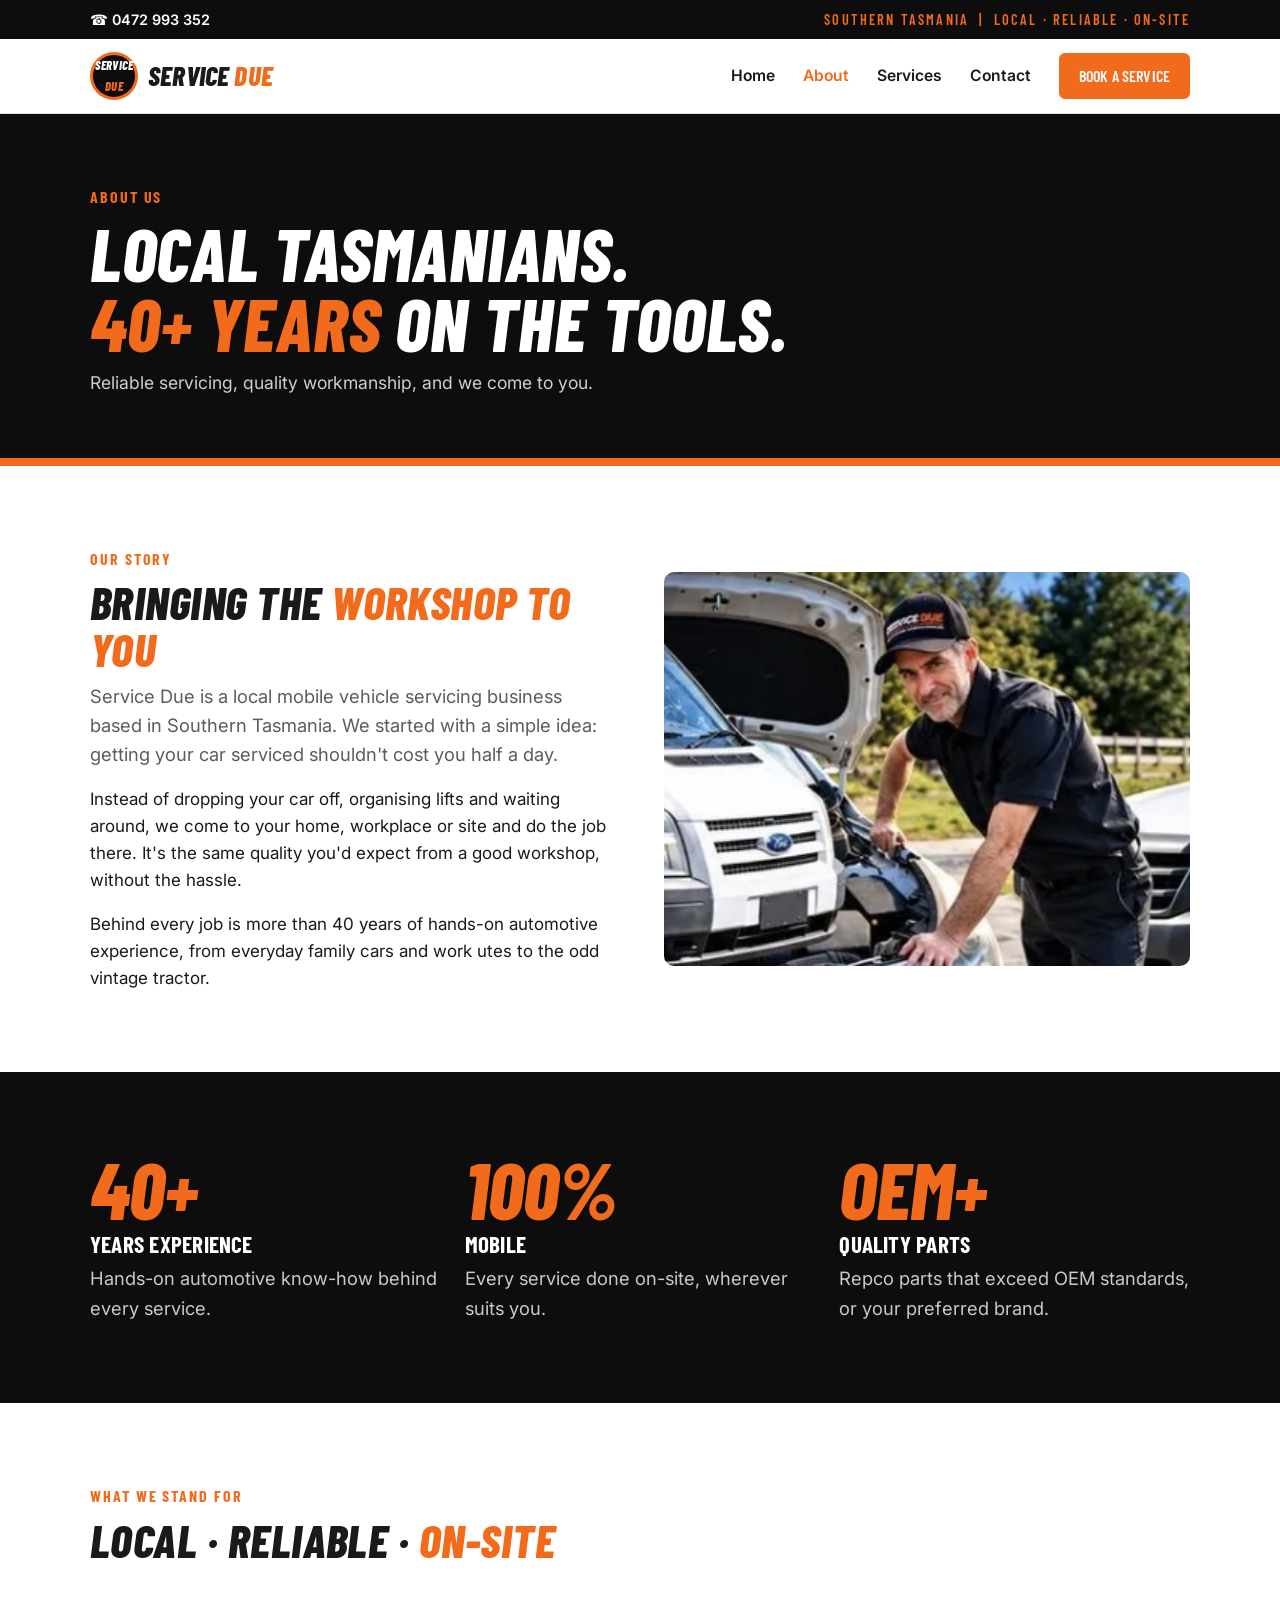
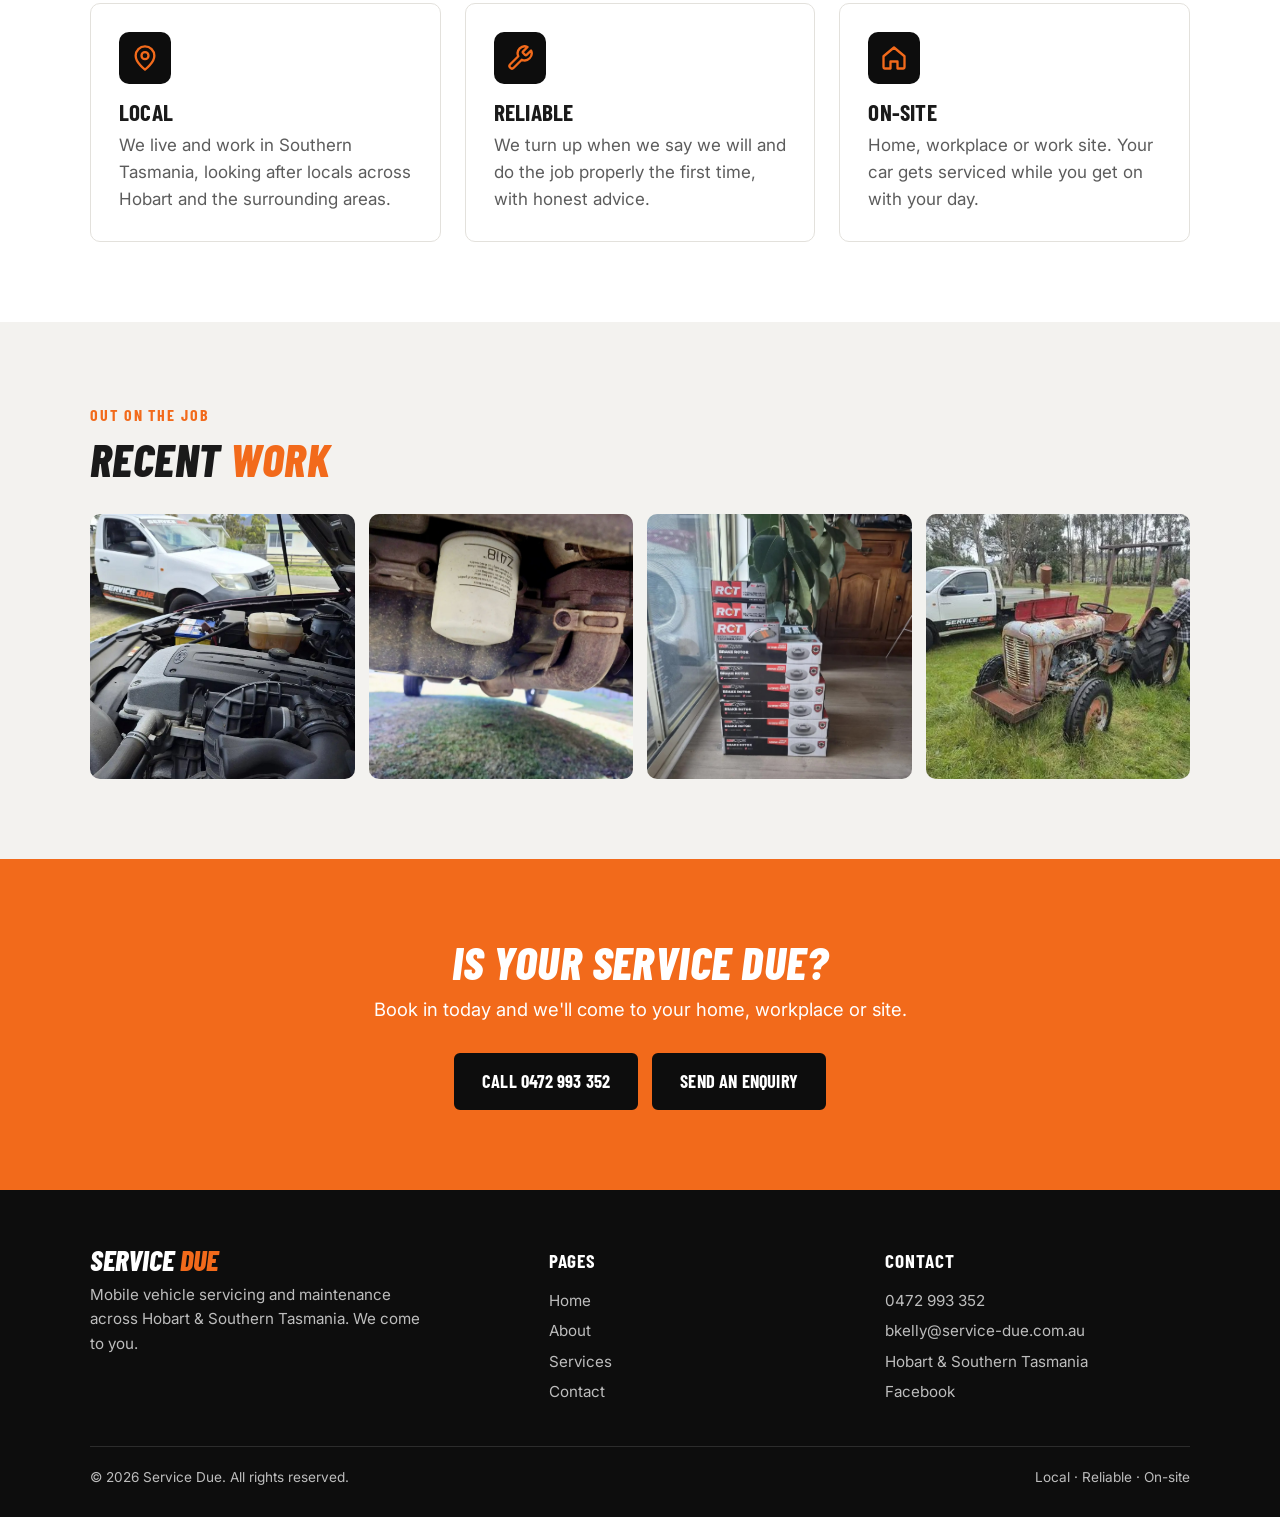
==== site/about.html @ 1dd3feaf "Add Service Due brochure website and mockup PDF Co-Authored-By: Claude Opus 5.5 <noreply@anthropic.c" ====
<!doctype html>
<html lang="en-AU">
<head>
<meta charset="utf-8">
<meta name="viewport" content="width=device-width, initial-scale=1">
<title>About Service Due | Local Mobile Mechanic, Southern Tasmania</title>
<meta name="description" content="Service Due is a locally owned mobile vehicle servicing business in Hobart & Southern Tasmania, backed by 40+ years of hands-on automotive experience.">
<link rel="preconnect" href="https://fonts.googleapis.com">
<link rel="preconnect" href="https://fonts.gstatic.com" crossorigin>
<link href="https://fonts.googleapis.com/css2?family=Barlow+Condensed:ital,wght@0,600;0,700;0,800;1,700;1,800&family=Inter:wght@400;600;700&display=swap" rel="stylesheet">
<link rel="stylesheet" href="styles.css">
</head>
<body>
<div class="topbar"><div class="wrap">
  <a href="tel:+61472993352">&#9742; 0472 993 352</a>
  <span class="tags">Southern Tasmania &nbsp;|&nbsp; Local &middot; Reliable &middot; On-site</span>
</div></div>
<header class="site"><div class="wrap">
  <a class="brand" href="index.html" aria-label="Service Due home">
    <span class="brand-mark">SERVICE<span>DUE</span></span>
    <span class="brand-name">Service <span>Due</span></span>
  </a>
  <button class="menu-toggle" aria-label="Open menu" aria-expanded="false" onclick="var n=document.querySelector('nav.main');n.classList.toggle('open');this.setAttribute('aria-expanded',n.classList.contains('open'))">&#9776;</button>
  <nav class="main" aria-label="Main"><ul><li><a href="index.html">Home</a></li><li><a href="about.html" aria-current="page">About</a></li><li><a href="services.html">Services</a></li><li><a href="contact.html">Contact</a></li><li><a class="btn" href="contact.html" style="padding:8px 18px;font-size:1rem;color:#fff">Book a service</a></li></ul></nav>
</div></header>
<main>
<section class="page-hero"><div class="wrap">
  <span class="eyebrow">About us</span>
  <h1>Local Tasmanians.<br><span class="accent">40+ years</span> on the tools.</h1>
  <p>Reliable servicing, quality workmanship, and we come to you.</p>
</div></section>

<section><div class="wrap grid grid-2">
  <div>
    <span class="eyebrow">Our story</span>
    <h2>Bringing the <span class="accent">workshop to you</span></h2>
    <p class="lead">Service Due is a local mobile vehicle servicing business based in Southern Tasmania. We started with a simple idea: getting your car serviced shouldn't cost you half a day.</p>
    <p style="margin-top:16px">Instead of dropping your car off, organising lifts and waiting around, we come to your home, workplace or site and do the job there. It's the same quality you'd expect from a good workshop, without the hassle.</p>
    <p style="margin-top:16px">Behind every job is more than 40 years of hands-on automotive experience, from everyday family cars and work utes to the odd vintage tractor.</p>
  </div>
  <div class="photo" style="aspect-ratio:4/3"><img src="images/hero-team.jpg" alt="The Service Due team with the company van and ute" style="object-position:center"></div>
</div></section>

<section class="section-dark"><div class="wrap grid grid-3">
  <div><div class="stat">40+</div><h3 style="margin-top:8px">Years experience</h3><p class="lead">Hands-on automotive know-how behind every service.</p></div>
  <div><div class="stat">100%</div><h3 style="margin-top:8px">Mobile</h3><p class="lead">Every service done on-site, wherever suits you.</p></div>
  <div><div class="stat">OEM+</div><h3 style="margin-top:8px">Quality parts</h3><p class="lead">Repco parts that exceed OEM standards, or your preferred brand.</p></div>
</div></section>

<section><div class="wrap">
  <span class="eyebrow">What we stand for</span>
  <h2>Local &middot; Reliable &middot; <span class="accent">On-site</span></h2>
  <div class="grid grid-3" style="margin-top:40px">
    <div class="card"><div class="icon"><svg viewBox="0 0 24 24" fill="none" stroke="currentColor" stroke-width="2" stroke-linecap="round" stroke-linejoin="round" aria-hidden="true"><path d="M20 10c0 6-8 12-8 12s-8-6-8-12a8 8 0 0 1 16 0z"/><circle cx="12" cy="10" r="3"/></svg></div><h3>Local</h3><p>We live and work in Southern Tasmania, looking after locals across Hobart and the surrounding areas.</p></div>
    <div class="card"><div class="icon"><svg viewBox="0 0 24 24" fill="none" stroke="currentColor" stroke-width="2" stroke-linecap="round" stroke-linejoin="round" aria-hidden="true"><path d="M14.7 6.3a1 1 0 0 0 0 1.4l1.6 1.6a1 1 0 0 0 1.4 0l3.77-3.77a6 6 0 0 1-7.94 7.94l-6.91 6.91a2.12 2.12 0 0 1-3-3l6.91-6.91a6 6 0 0 1 7.94-7.94l-3.76 3.76z"/></svg></div><h3>Reliable</h3><p>We turn up when we say we will and do the job properly the first time, with honest advice.</p></div>
    <div class="card"><div class="icon"><svg viewBox="0 0 24 24" fill="none" stroke="currentColor" stroke-width="2" stroke-linecap="round" stroke-linejoin="round" aria-hidden="true"><path d="M3 10.5L12 3l9 7.5V20a1 1 0 0 1-1 1h-5v-6H9v6H4a1 1 0 0 1-1-1z"/></svg></div><h3>On-site</h3><p>Home, workplace or work site. Your car gets serviced while you get on with your day.</p></div>
  </div>
</div></section>

<section class="section-grey"><div class="wrap">
  <span class="eyebrow">Out on the job</span>
  <h2>Recent <span class="accent">work</span></h2>
  <div class="gallery" style="margin-top:32px">
    <div class="photo"><img src="images/on-site-service.jpg" alt="Engine bay service on-site"></div>
    <div class="photo"><img src="images/oil-filter.jpg" alt="New oil filter fitted underneath a vehicle"></div>
    <div class="photo"><img src="images/brake-parts.jpg" alt="Repco brake rotors and pads ready to fit"></div>
    <div class="photo"><img src="images/thumb-tractor.jpg" alt="Vintage tractor being worked on with the Service Due ute nearby"></div>
  </div>
</div></section>

<section class="cta"><div class="wrap">
  <h2>Is your service due?</h2>
  <p>Book in today and we'll come to your home, workplace or site.</p>
  <div class="btn-row">
    <a class="btn" href="tel:+61472993352">Call 0472 993 352</a>
    <a class="btn btn-ghost" href="contact.html">Send an enquiry</a>
  </div>
</div></section>
</main>
<footer class="site"><div class="wrap">
  <div class="cols">
    <div>
      <p class="brand-name" style="font-family:'Barlow Condensed',sans-serif;font-size:1.8rem;text-transform:uppercase">Service <span style="color:var(--orange)">Due</span></p>
      <p style="margin-top:8px;max-width:34ch">Mobile vehicle servicing and maintenance across Hobart &amp; Southern Tasmania. We come to you.</p>
    </div>
    <div>
      <h4>Pages</h4>
      <ul><li><a href="index.html">Home</a></li><li><a href="about.html">About</a></li><li><a href="services.html">Services</a></li><li><a href="contact.html">Contact</a></li></ul>
    </div>
    <div>
      <h4>Contact</h4>
      <ul>
        <li><a href="tel:+61472993352">0472 993 352</a></li>
        <li><a href="mailto:bkelly@service-due.com.au">bkelly@service-due.com.au</a></li>
        <li>Hobart &amp; Southern Tasmania</li>
        <li><a href="https://www.facebook.com/61594655159954/" target="_blank" rel="noopener">Facebook</a></li>
      </ul>
    </div>
  </div>
  <div class="legal"><span>&copy; 2026 Service Due. All rights reserved.</span><span>Local &middot; Reliable &middot; On-site</span></div>
</div></footer>
</body>
</html>
---- site/styles.css ----
:root {
  --black: #0d0d0d;
  --ink: #1a1a1a;
  --orange: #f26a1b;
  --orange-dark: #d9560c;
  --white: #ffffff;
  --grey: #f3f2ef;
  --muted: #5c5c5c;
  --line: #e3e1dc;
  --radius: 10px;
  --max: 1140px;
}

* { box-sizing: border-box; margin: 0; padding: 0; }
html { scroll-behavior: smooth; }
body {
  font-family: "Inter", system-ui, -apple-system, "Segoe UI", sans-serif;
  color: var(--ink);
  background: var(--white);
  line-height: 1.6;
  font-size: 17px;
}
img { max-width: 100%; display: block; }
a { color: inherit; }

h1, h2, h3, .brand, .btn, .eyebrow {
  font-family: "Barlow Condensed", "Arial Narrow", sans-serif;
  text-transform: uppercase;
  letter-spacing: 0.01em;
}
h1 { font-size: clamp(2.6rem, 6vw, 4.6rem); line-height: 0.95; font-weight: 800; font-style: italic; }
h2 { font-size: clamp(2rem, 4vw, 2.9rem); line-height: 1; font-weight: 800; font-style: italic; margin-bottom: 0.6rem; }
h3 { font-size: 1.45rem; font-weight: 700; line-height: 1.1; margin-bottom: 0.4rem; }
.accent { color: var(--orange); }
.eyebrow { color: var(--orange); font-weight: 700; font-size: 1rem; letter-spacing: 0.12em; margin-bottom: 0.5rem; display: block; }
.lead { font-size: 1.15rem; color: var(--muted); max-width: 60ch; }

.wrap { width: 100%; max-width: var(--max); margin: 0 auto; padding: 0 20px; }
section { padding: 80px 0; }
.section-grey { background: var(--grey); }
.section-dark { background: var(--black); color: var(--white); }
.section-dark .lead { color: #c9c9c9; }

/* Top bar */
.topbar { background: var(--black); color: var(--white); font-size: 0.9rem; }
.topbar .wrap { display: flex; justify-content: space-between; align-items: center; gap: 12px; padding-top: 8px; padding-bottom: 8px; flex-wrap: wrap; }
.topbar a { text-decoration: none; font-weight: 600; }
.topbar .tags { color: var(--orange); font-family: "Barlow Condensed", sans-serif; text-transform: uppercase; letter-spacing: 0.15em; font-weight: 600; }

/* Header */
header.site { background: var(--white); border-bottom: 1px solid var(--line); position: sticky; top: 0; z-index: 10; }
header.site .wrap { display: flex; align-items: center; justify-content: space-between; height: 74px; gap: 16px; }
.brand { text-decoration: none; display: flex; align-items: center; gap: 10px; }
.brand-mark {
  width: 48px; height: 48px; border-radius: 50%; background: var(--black);
  border: 3px solid var(--orange); display: grid; place-items: center;
  color: var(--white); font-weight: 800; font-style: italic; font-size: 0.78rem; line-height: 0.85; text-align: center;
}
.brand-mark span { color: var(--orange); display: block; }
.brand-name { font-weight: 800; font-style: italic; font-size: 1.7rem; line-height: 1; }
.brand-name span { color: var(--orange); }

nav.main ul { list-style: none; display: flex; gap: 28px; align-items: center; }
nav.main a { text-decoration: none; font-weight: 600; font-size: 0.98rem; }
nav.main a:hover, nav.main a[aria-current="page"] { color: var(--orange); }
.menu-toggle { display: none; background: none; border: 0; font-size: 1.7rem; cursor: pointer; color: var(--ink); }

/* Buttons */
.btn {
  display: inline-block; text-decoration: none; font-weight: 700; font-size: 1.15rem;
  padding: 12px 26px; border-radius: 6px; border: 2px solid var(--orange);
  background: var(--orange); color: var(--white); cursor: pointer; transition: background .15s;
}
.btn:hover { background: var(--orange-dark); border-color: var(--orange-dark); }
.btn-ghost { background: transparent; color: inherit; border-color: currentColor; }
.btn-ghost:hover { background: rgba(255,255,255,0.1); border-color: currentColor; }
.btn-row { display: flex; gap: 14px; flex-wrap: wrap; margin-top: 28px; }

/* Hero */
.hero { position: relative; color: var(--white); background: var(--black); overflow: hidden; padding: 0; }
.hero img { position: absolute; inset: 0; width: 100%; height: 100%; object-fit: cover; object-position: center 30%; opacity: 0.55; }
.hero::after { content: ""; position: absolute; inset: 0; background: linear-gradient(90deg, rgba(0,0,0,0.85) 0%, rgba(0,0,0,0.35) 70%, rgba(0,0,0,0.1) 100%); }
.hero .wrap { position: relative; z-index: 1; padding-top: 110px; padding-bottom: 110px; }
.hero p { font-size: 1.2rem; max-width: 48ch; margin-top: 18px; color: #e8e8e8; }
.hero-slash { position: absolute; left: 0; right: 0; bottom: 0; height: 10px; background: var(--orange); z-index: 2; }

.page-hero { background: var(--black); color: var(--white); padding: 70px 0 60px; border-bottom: 8px solid var(--orange); }
.page-hero p { color: #cfcfcf; margin-top: 12px; max-width: 60ch; font-size: 1.1rem; }

/* Grids & cards */
.grid { display: grid; gap: 24px; }
.grid-3 { grid-template-columns: repeat(3, 1fr); }
.grid-2 { grid-template-columns: repeat(2, 1fr); align-items: center; gap: 48px; }
.card { background: var(--white); border: 1px solid var(--line); border-radius: var(--radius); padding: 28px; }
.card .icon { width: 52px; height: 52px; border-radius: 10px; background: var(--black); color: var(--orange); display: grid; place-items: center; margin-bottom: 16px; }
.card .icon svg { width: 28px; height: 28px; }
.card p { color: var(--muted); }
.photo { border-radius: var(--radius); overflow: hidden; }
.photo img { width: 100%; height: 100%; object-fit: cover; }

.usp { display: grid; grid-template-columns: repeat(3, 1fr); gap: 0; background: var(--orange); color: var(--white); }
.usp div { padding: 26px 20px; text-align: center; border-right: 1px solid rgba(255,255,255,0.3); }
.usp div:last-child { border-right: 0; }
.usp strong { display: block; font-family: "Barlow Condensed", sans-serif; text-transform: uppercase; font-style: italic; font-size: 1.8rem; line-height: 1; }
.usp span { font-size: 0.95rem; }

.checks { list-style: none; margin-top: 18px; }
.checks li { padding-left: 32px; position: relative; margin-bottom: 10px; }
.checks li::before { content: ""; position: absolute; left: 0; top: 5px; width: 20px; height: 20px; border-radius: 50%; background: var(--orange) url("data:image/svg+xml,%3Csvg xmlns='http://www.w3.org/2000/svg' viewBox='0 0 24 24' fill='none' stroke='white' stroke-width='3.5' stroke-linecap='round' stroke-linejoin='round'%3E%3Cpolyline points='20 6 9 17 4 12'/%3E%3C/svg%3E") center/12px no-repeat; }

.steps { counter-reset: step; }
.steps .card { position: relative; padding-top: 44px; }
.steps .card::before { counter-increment: step; content: counter(step); position: absolute; top: -20px; left: 28px; width: 44px; height: 44px; border-radius: 50%; background: var(--orange); color: var(--white); font-family: "Barlow Condensed", sans-serif; font-weight: 800; font-size: 1.5rem; display: grid; place-items: center; }

.stat { font-family: "Barlow Condensed", sans-serif; font-weight: 800; font-style: italic; font-size: 5rem; line-height: 0.9; color: var(--orange); }

.gallery { display: grid; grid-template-columns: repeat(4, 1fr); gap: 14px; }
.gallery .photo { aspect-ratio: 1; }

.cta { background: var(--orange); color: var(--white); text-align: center; }
.cta h2 { margin-bottom: 10px; }
.cta p { font-size: 1.15rem; }
.cta .btn { background: var(--black); border-color: var(--black); }
.cta .btn:hover { background: #333; border-color: #333; }
.cta .btn-row { justify-content: center; }

/* Services detail */
.service-row { display: grid; grid-template-columns: 64px 1fr; gap: 20px; padding: 30px 0; border-bottom: 1px solid var(--line); }
.service-row:last-child { border-bottom: 0; }
.service-row .icon { width: 64px; height: 64px; border-radius: 12px; background: var(--black); color: var(--orange); display: grid; place-items: center; }
.service-row .icon svg { width: 34px; height: 34px; }
.service-row p { color: var(--muted); }

/* Contact */
.contact-list { list-style: none; }
.contact-list li { display: flex; gap: 16px; align-items: flex-start; padding: 18px 0; border-bottom: 1px solid var(--line); }
.contact-list .icon { flex: 0 0 46px; height: 46px; border-radius: 50%; background: var(--orange); color: var(--white); display: grid; place-items: center; }
.contact-list .icon svg { width: 22px; height: 22px; }
.contact-list small { display: block; color: var(--muted); text-transform: uppercase; letter-spacing: 0.08em; font-size: 0.78rem; font-weight: 600; }
.contact-list a { font-weight: 600; font-size: 1.15rem; text-decoration: none; }
.contact-list a:hover { color: var(--orange); }

form.booking { display: grid; gap: 16px; }
form.booking label { font-weight: 600; font-size: 0.92rem; display: grid; gap: 6px; }
form.booking input, form.booking select, form.booking textarea {
  font: inherit; padding: 12px 14px; border: 1px solid #cfccc5; border-radius: 6px; background: var(--white); width: 100%;
}
form.booking input:focus, form.booking select:focus, form.booking textarea:focus { outline: 2px solid var(--orange); border-color: var(--orange); }
form.booking .two { display: grid; grid-template-columns: 1fr 1fr; gap: 16px; }
.form-note { font-size: 0.88rem; color: var(--muted); }

/* Footer */
footer.site { background: var(--black); color: #bdbdbd; padding: 56px 0 28px; font-size: 0.95rem; }
footer.site .cols { display: grid; grid-template-columns: 1.4fr 1fr 1fr; gap: 32px; }
footer.site h4 { color: var(--white); font-family: "Barlow Condensed", sans-serif; text-transform: uppercase; font-size: 1.2rem; margin-bottom: 12px; letter-spacing: 0.05em; }
footer.site ul { list-style: none; }
footer.site li { margin-bottom: 6px; }
footer.site a { text-decoration: none; }
footer.site a:hover { color: var(--orange); }
footer.site .brand-name { color: var(--white); }
footer.site .legal { border-top: 1px solid #2c2c2c; margin-top: 36px; padding-top: 20px; display: flex; justify-content: space-between; flex-wrap: wrap; gap: 10px; font-size: 0.85rem; }

/* Responsive */
@media (max-width: 900px) {
  .grid-3 { grid-template-columns: 1fr 1fr; }
  .grid-2 { grid-template-columns: 1fr; gap: 32px; }
  .gallery { grid-template-columns: 1fr 1fr; }
  footer.site .cols { grid-template-columns: 1fr 1fr; }
}
@media (max-width: 720px) {
  body { font-size: 16px; }
  section { padding: 56px 0; }
  .topbar .tags { display: none; }
  .menu-toggle { display: block; }
  nav.main { display: none; position: absolute; top: 74px; left: 0; right: 0; background: var(--white); border-bottom: 1px solid var(--line); }
  nav.main.open { display: block; }
  nav.main ul { flex-direction: column; align-items: stretch; gap: 0; padding: 8px 20px 16px; }
  nav.main li a { display: block; padding: 12px 0; border-bottom: 1px solid var(--line); }
  nav.main li:last-child a { border-bottom: 0; margin-top: 12px; text-align: center; }
  .grid-3 { grid-template-columns: 1fr; }
  .usp { grid-template-columns: 1fr; }
  .usp div { border-right: 0; border-bottom: 1px solid rgba(255,255,255,0.3); }
  .hero .wrap { padding-top: 72px; padding-bottom: 72px; }
  form.booking .two { grid-template-columns: 1fr; }
  footer.site .cols { grid-template-columns: 1fr; }
}

/* Print / PDF */
@media print {
  header.site { position: static; }
  .menu-toggle { display: none; }
  section, .card, .photo { break-inside: avoid; }
}
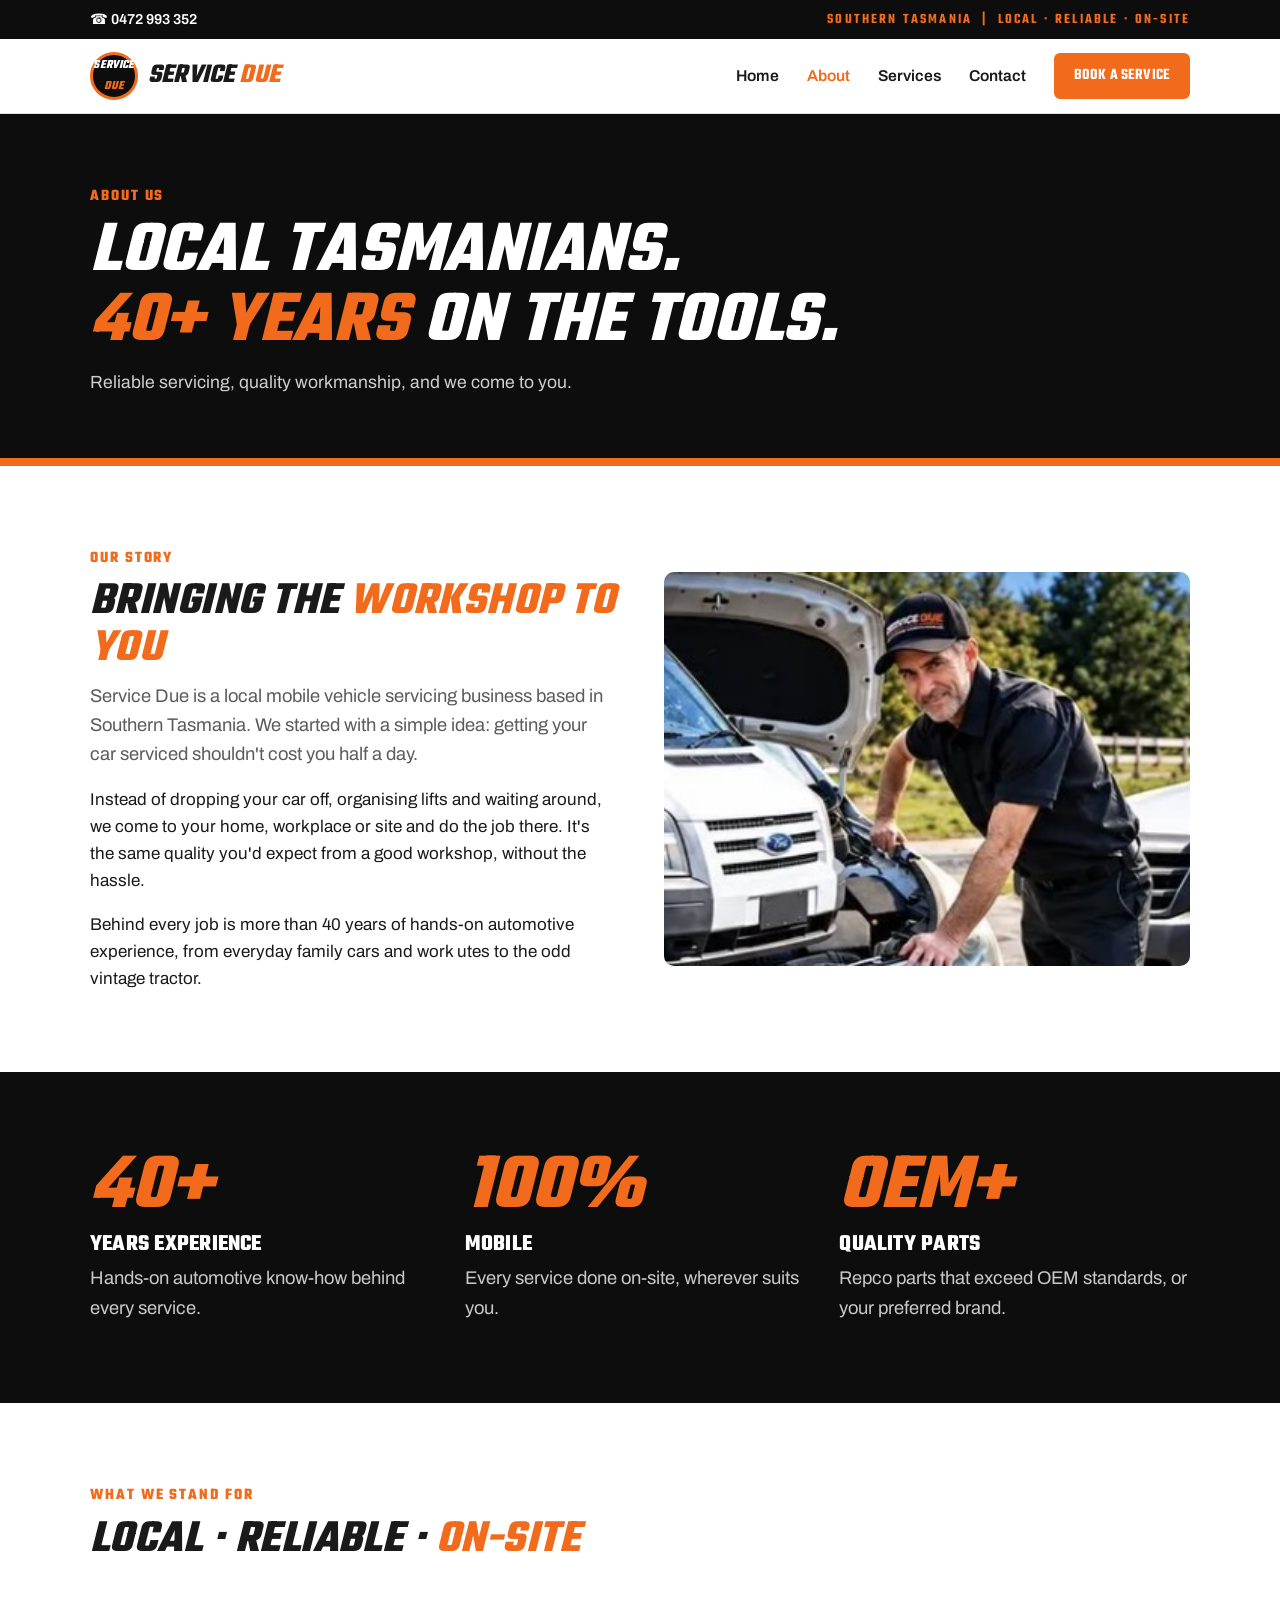
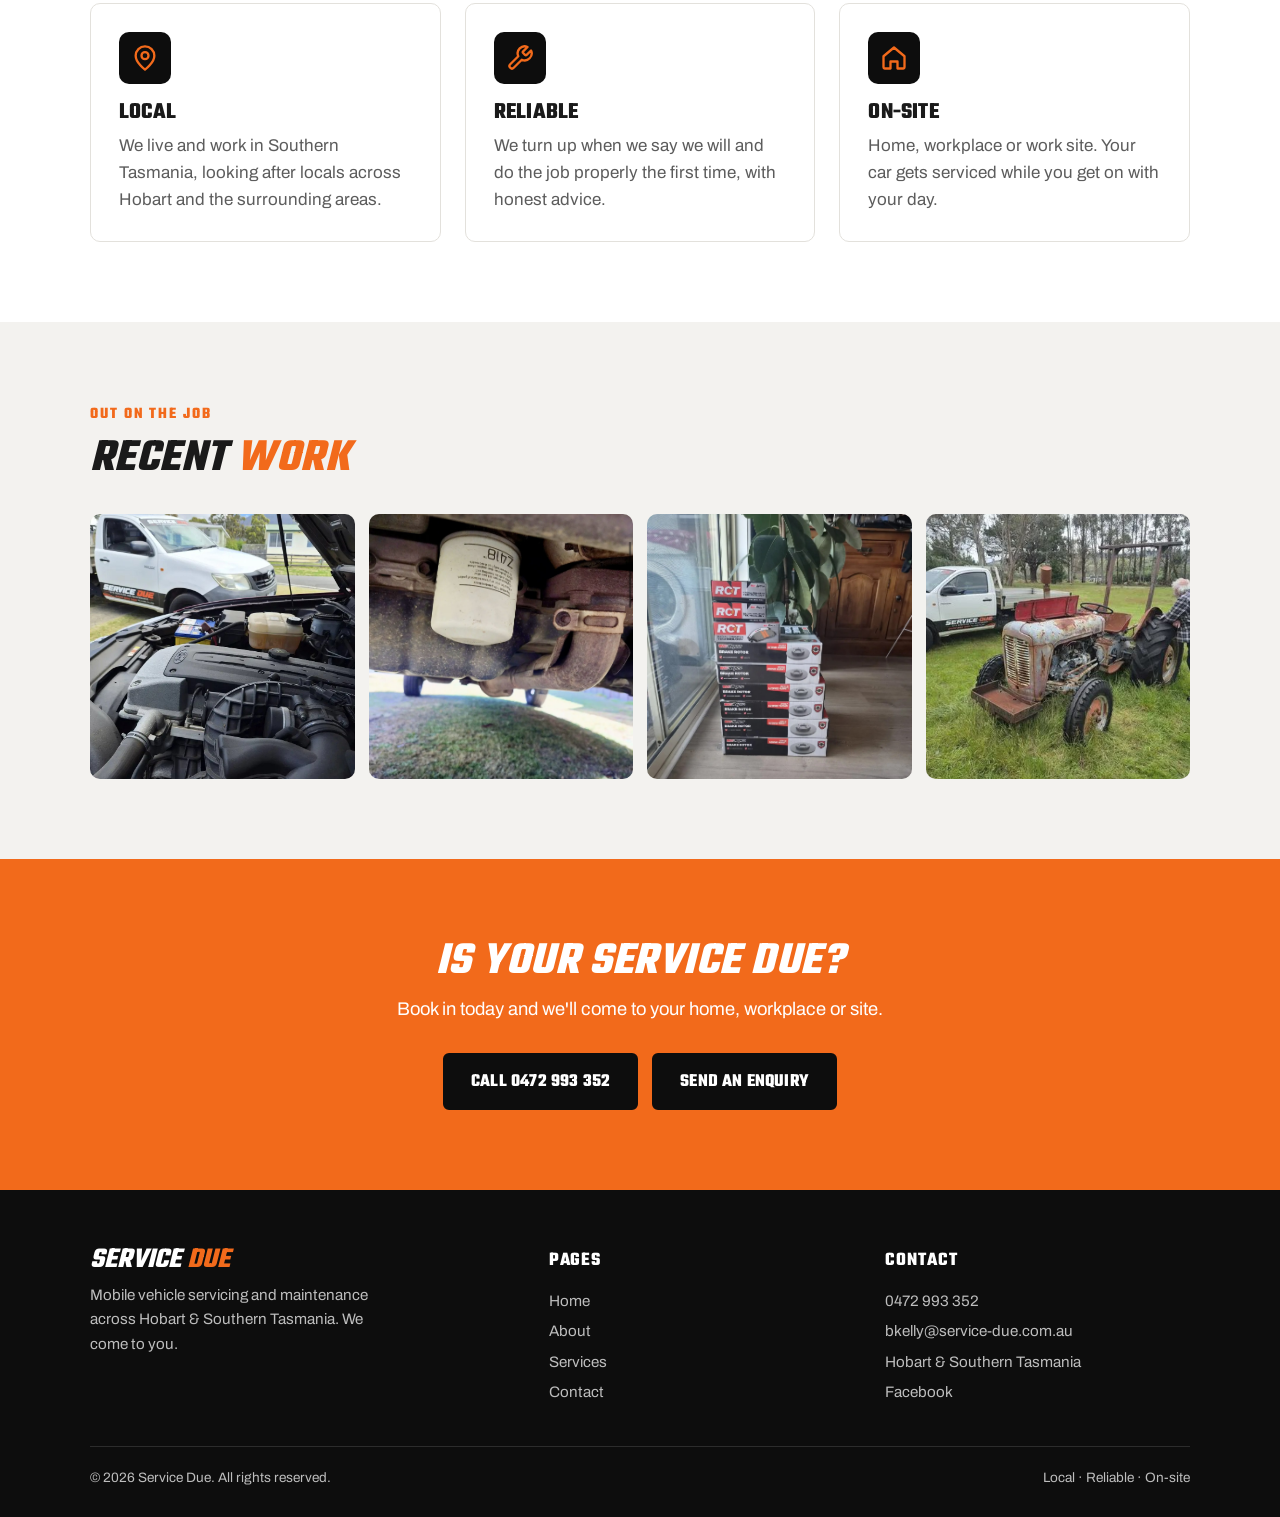
==== commit 8fb5bf23: "Switch brochure and site typography to Teko + Archivo Co-Authored-By: Claude Opus 5.5 <noreply@anthr" ====
--- a/site/about.html
+++ b/site/about.html
@@ -7,7 +7,7 @@
 <meta name="description" content="Service Due is a locally owned mobile vehicle servicing business in Hobart & Southern Tasmania, backed by 40+ years of hands-on automotive experience.">
 <link rel="preconnect" href="https://fonts.googleapis.com">
 <link rel="preconnect" href="https://fonts.gstatic.com" crossorigin>
-<link href="https://fonts.googleapis.com/css2?family=Barlow+Condensed:ital,wght@0,600;0,700;0,800;1,700;1,800&family=Inter:wght@400;600;700&display=swap" rel="stylesheet">
+<link href="https://fonts.googleapis.com/css2?family=Teko:wght@500;600;700&family=Archivo:ital,wght@0,400;0,500;0,600;0,700;1,400&display=swap" rel="stylesheet">
 <link rel="stylesheet" href="styles.css">
 </head>
 <body>
@@ -80,7 +80,7 @@
 <footer class="site"><div class="wrap">
   <div class="cols">
     <div>
-      <p class="brand-name" style="font-family:'Barlow Condensed',sans-serif;font-size:1.8rem;text-transform:uppercase">Service <span style="color:var(--orange)">Due</span></p>
+      <p class="brand-name" style="font-family:'Teko',sans-serif;font-size:1.8rem;text-transform:uppercase">Service <span style="color:var(--orange)">Due</span></p>
       <p style="margin-top:8px;max-width:34ch">Mobile vehicle servicing and maintenance across Hobart &amp; Southern Tasmania. We come to you.</p>
     </div>
     <div>
@@ -99,5 +99,6 @@
   </div>
   <div class="legal"><span>&copy; 2026 Service Due. All rights reserved.</span><span>Local &middot; Reliable &middot; On-site</span></div>
 </div></footer>
+<div class="mobile-bar"><a href="tel:+61472993352">&#9742; Call now</a><a href="contact.html">Get a quote</a></div>
 </body>
 </html>
--- a/site/styles.css
+++ b/site/styles.css
@@ -14,7 +14,7 @@
 * { box-sizing: border-box; margin: 0; padding: 0; }
 html { scroll-behavior: smooth; }
 body {
-  font-family: "Inter", system-ui, -apple-system, "Segoe UI", sans-serif;
+  font-family: "Archivo", system-ui, -apple-system, "Segoe UI", sans-serif;
   color: var(--ink);
   background: var(--white);
   line-height: 1.6;
@@ -24,7 +24,7 @@
 a { color: inherit; }
 
 h1, h2, h3, .brand, .btn, .eyebrow {
-  font-family: "Barlow Condensed", "Arial Narrow", sans-serif;
+  font-family: "Teko", "Arial Narrow", sans-serif;
   text-transform: uppercase;
   letter-spacing: 0.01em;
 }
@@ -45,7 +45,7 @@
 .topbar { background: var(--black); color: var(--white); font-size: 0.9rem; }
 .topbar .wrap { display: flex; justify-content: space-between; align-items: center; gap: 12px; padding-top: 8px; padding-bottom: 8px; flex-wrap: wrap; }
 .topbar a { text-decoration: none; font-weight: 600; }
-.topbar .tags { color: var(--orange); font-family: "Barlow Condensed", sans-serif; text-transform: uppercase; letter-spacing: 0.15em; font-weight: 600; }
+.topbar .tags { color: var(--orange); font-family: "Teko", sans-serif; text-transform: uppercase; letter-spacing: 0.15em; font-weight: 600; }
 
 /* Header */
 header.site { background: var(--white); border-bottom: 1px solid var(--line); position: sticky; top: 0; z-index: 10; }
@@ -101,7 +101,7 @@
 .usp { display: grid; grid-template-columns: repeat(3, 1fr); gap: 0; background: var(--orange); color: var(--white); }
 .usp div { padding: 26px 20px; text-align: center; border-right: 1px solid rgba(255,255,255,0.3); }
 .usp div:last-child { border-right: 0; }
-.usp strong { display: block; font-family: "Barlow Condensed", sans-serif; text-transform: uppercase; font-style: italic; font-size: 1.8rem; line-height: 1; }
+.usp strong { display: block; font-family: "Teko", sans-serif; text-transform: uppercase; font-style: italic; font-size: 1.8rem; line-height: 1; }
 .usp span { font-size: 0.95rem; }
 
 .checks { list-style: none; margin-top: 18px; }
@@ -110,9 +110,9 @@
 
 .steps { counter-reset: step; }
 .steps .card { position: relative; padding-top: 44px; }
-.steps .card::before { counter-increment: step; content: counter(step); position: absolute; top: -20px; left: 28px; width: 44px; height: 44px; border-radius: 50%; background: var(--orange); color: var(--white); font-family: "Barlow Condensed", sans-serif; font-weight: 800; font-size: 1.5rem; display: grid; place-items: center; }
-
-.stat { font-family: "Barlow Condensed", sans-serif; font-weight: 800; font-style: italic; font-size: 5rem; line-height: 0.9; color: var(--orange); }
+.steps .card::before { counter-increment: step; content: counter(step); position: absolute; top: -20px; left: 28px; width: 44px; height: 44px; border-radius: 50%; background: var(--orange); color: var(--white); font-family: "Teko", sans-serif; font-weight: 800; font-size: 1.5rem; display: grid; place-items: center; }
+
+.stat { font-family: "Teko", sans-serif; font-weight: 800; font-style: italic; font-size: 5rem; line-height: 0.9; color: var(--orange); }
 
 .gallery { display: grid; grid-template-columns: repeat(4, 1fr); gap: 14px; }
 .gallery .photo { aspect-ratio: 1; }
@@ -152,7 +152,7 @@
 /* Footer */
 footer.site { background: var(--black); color: #bdbdbd; padding: 56px 0 28px; font-size: 0.95rem; }
 footer.site .cols { display: grid; grid-template-columns: 1.4fr 1fr 1fr; gap: 32px; }
-footer.site h4 { color: var(--white); font-family: "Barlow Condensed", sans-serif; text-transform: uppercase; font-size: 1.2rem; margin-bottom: 12px; letter-spacing: 0.05em; }
+footer.site h4 { color: var(--white); font-family: "Teko", sans-serif; text-transform: uppercase; font-size: 1.2rem; margin-bottom: 12px; letter-spacing: 0.05em; }
 footer.site ul { list-style: none; }
 footer.site li { margin-bottom: 6px; }
 footer.site a { text-decoration: none; }
@@ -191,3 +191,45 @@
   .menu-toggle { display: none; }
   section, .card, .photo { break-inside: avoid; }
 }
+
+/* ---- Conversion additions ---- */
+.hero-grid { display: grid; grid-template-columns: 1.15fr 0.85fr; gap: 48px; align-items: center; }
+.quote-card { background: var(--white); color: var(--ink); border-radius: 12px; padding: 26px; box-shadow: 0 20px 50px rgba(0,0,0,0.35); border-top: 6px solid var(--orange); }
+.quote-card h3 { font-size: 1.7rem; font-style: italic; }
+.quote-card p.sub { color: var(--muted); font-size: 0.92rem; margin-bottom: 14px; }
+.quote-card form.booking { gap: 12px; }
+.quote-card .fine { font-size: 0.8rem; color: var(--muted); text-align: center; }
+.hero-bullets { list-style: none; margin-top: 20px; display: grid; gap: 8px; }
+.hero-bullets li { padding-left: 28px; position: relative; font-weight: 600; }
+.hero-bullets li::before { content: "\2713"; position: absolute; left: 0; color: var(--orange); font-weight: 800; }
+.trust { background: var(--ink); color: var(--white); }
+.trust .wrap { display: grid; grid-template-columns: repeat(4, 1fr); gap: 16px; padding-top: 22px; padding-bottom: 22px; }
+.trust div { display: flex; gap: 12px; align-items: center; font-size: 0.92rem; line-height: 1.3; }
+.trust strong { display: block; font-family: "Teko", sans-serif; text-transform: uppercase; font-size: 1.25rem; color: var(--orange); }
+.trust svg { width: 30px; height: 30px; color: var(--orange); flex: 0 0 30px; }
+.chips { display: flex; flex-wrap: wrap; gap: 10px; margin-top: 24px; }
+.chips span { background: var(--white); border: 1px solid var(--line); border-radius: 999px; padding: 8px 16px; font-weight: 600; font-size: 0.95rem; }
+.review { background: var(--white); border: 1px solid var(--line); border-radius: var(--radius); padding: 24px; }
+.review .stars { color: #f5a623; font-size: 1.2rem; letter-spacing: 2px; }
+.review .bar { height: 10px; background: #ecebe7; border-radius: 6px; margin-top: 10px; }
+.review .who { display: flex; gap: 10px; align-items: center; margin-top: 18px; color: var(--muted); font-size: 0.9rem; }
+.review .who i { width: 34px; height: 34px; border-radius: 50%; background: #ecebe7; display: block; }
+.google-note { display: inline-flex; gap: 8px; align-items: center; background: var(--white); border: 1px dashed var(--orange); color: var(--ink); border-radius: 8px; padding: 10px 16px; font-weight: 600; font-size: 0.92rem; margin-top: 18px; }
+details.faq { background: var(--white); border: 1px solid var(--line); border-radius: var(--radius); padding: 18px 22px; margin-bottom: 12px; }
+details.faq summary { font-weight: 700; cursor: pointer; list-style: none; display: flex; justify-content: space-between; }
+details.faq summary::after { content: "+"; color: var(--orange); font-size: 1.4rem; line-height: 1; }
+details.faq[open] summary::after { content: "\2212"; }
+details.faq p { color: var(--muted); margin-top: 10px; }
+.mobile-bar { display: none; }
+@media (max-width: 900px) {
+  .hero-grid { grid-template-columns: 1fr; }
+  .trust .wrap { grid-template-columns: 1fr 1fr; }
+}
+@media (max-width: 720px) {
+  .mobile-bar { display: grid; grid-template-columns: 1fr 1fr; position: fixed; left: 0; right: 0; bottom: 0; z-index: 50; box-shadow: 0 -6px 20px rgba(0,0,0,0.2); }
+  .mobile-bar a { text-align: center; padding: 15px 8px; font-family: "Teko", sans-serif; text-transform: uppercase; font-weight: 800; font-size: 1.15rem; text-decoration: none; color: var(--white); }
+  .mobile-bar a:first-child { background: var(--black); }
+  .mobile-bar a:last-child { background: var(--orange); }
+  body { padding-bottom: 56px; }
+  .trust .wrap { grid-template-columns: 1fr; }
+}
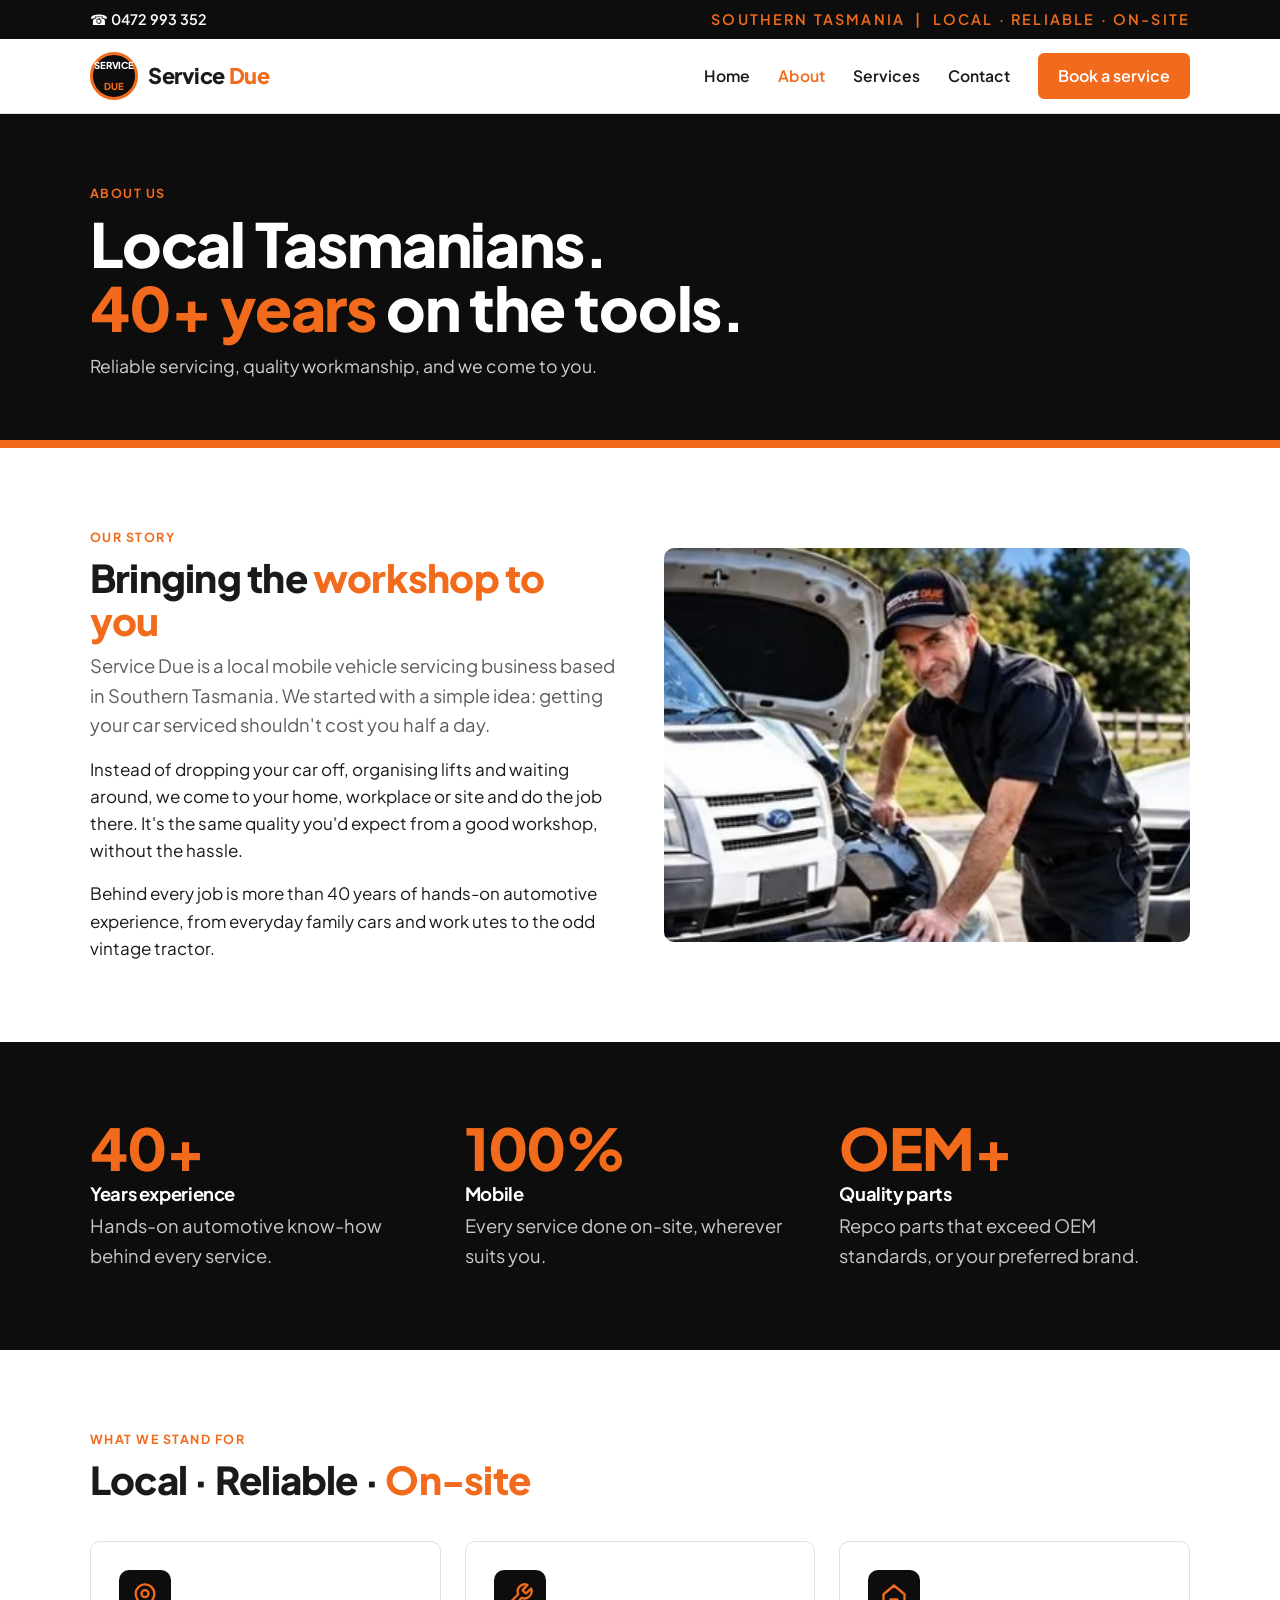
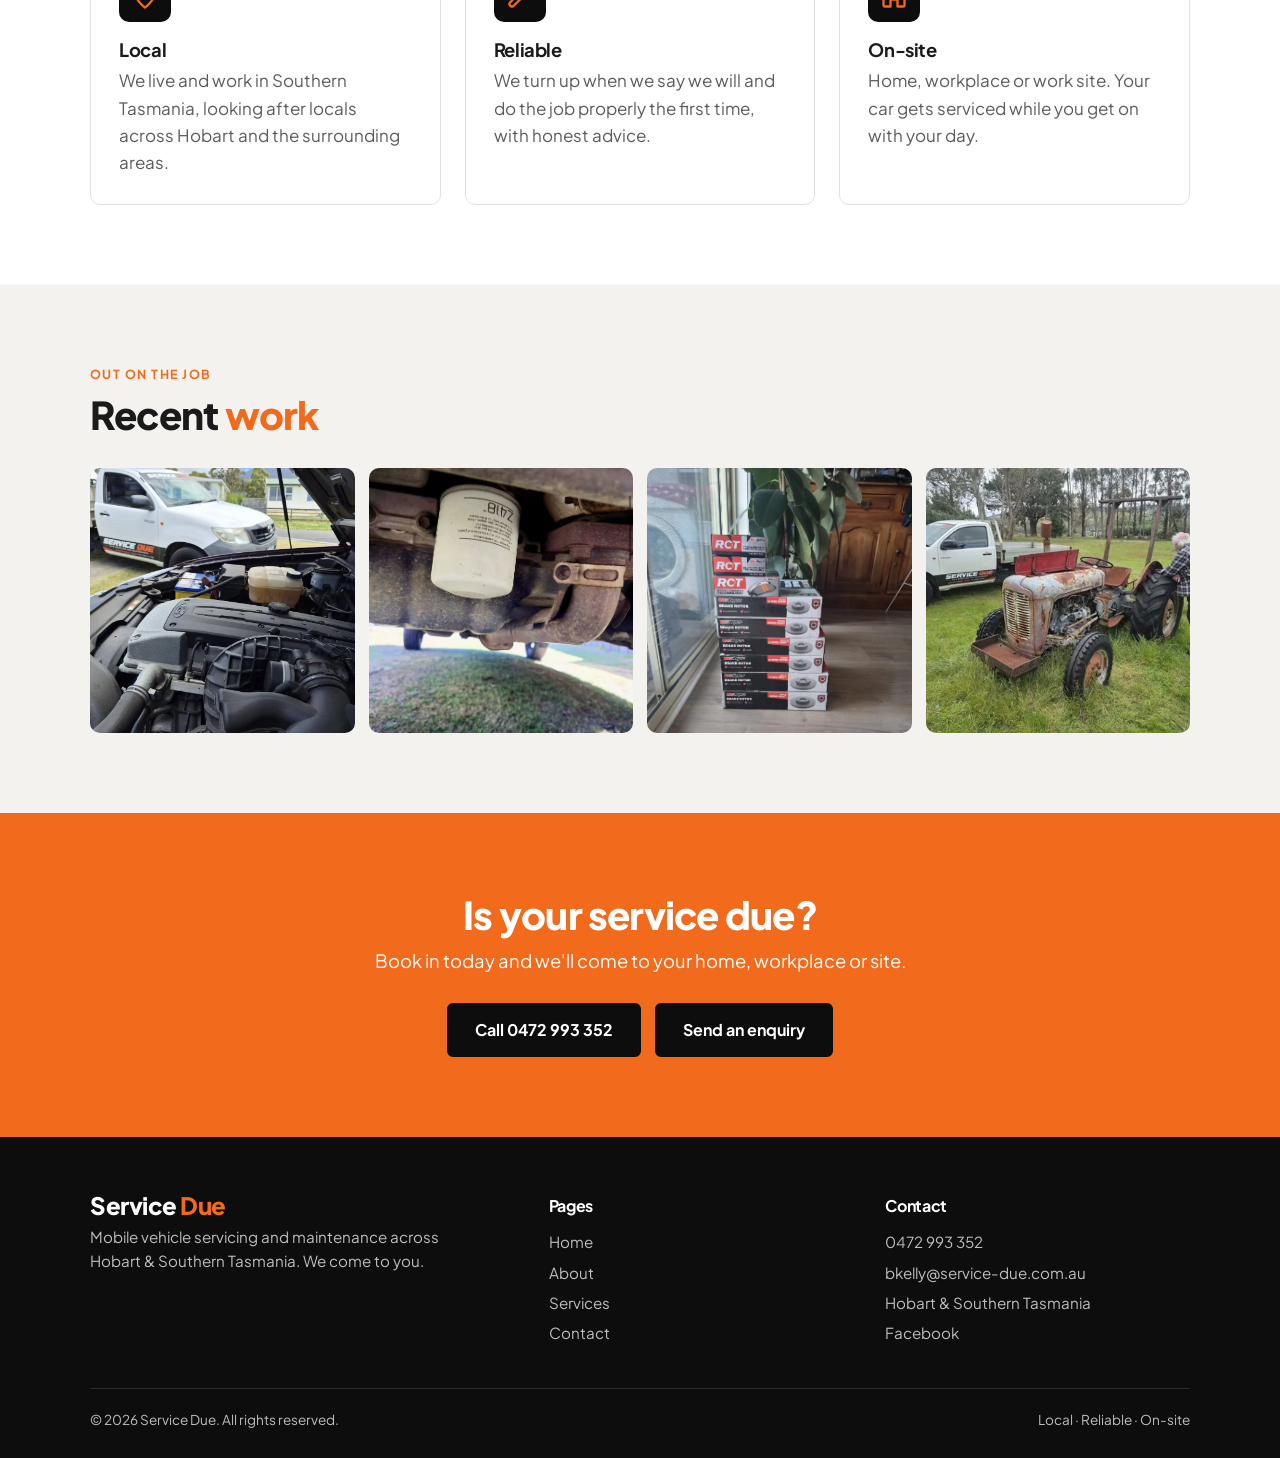
==== commit 6691edbd: "Use clean Plus Jakarta Sans typography in brochure and site Co-Authored-By: Claude Opus 5.5 <noreply" ====
--- a/site/about.html
+++ b/site/about.html
@@ -7,7 +7,7 @@
 <meta name="description" content="Service Due is a locally owned mobile vehicle servicing business in Hobart & Southern Tasmania, backed by 40+ years of hands-on automotive experience.">
 <link rel="preconnect" href="https://fonts.googleapis.com">
 <link rel="preconnect" href="https://fonts.gstatic.com" crossorigin>
-<link href="https://fonts.googleapis.com/css2?family=Teko:wght@500;600;700&family=Archivo:ital,wght@0,400;0,500;0,600;0,700;1,400&display=swap" rel="stylesheet">
+<link href="https://fonts.googleapis.com/css2?family=Plus+Jakarta+Sans:wght@400;500;600;700;800&display=swap" rel="stylesheet">
 <link rel="stylesheet" href="styles.css">
 </head>
 <body>
@@ -80,7 +80,7 @@
 <footer class="site"><div class="wrap">
   <div class="cols">
     <div>
-      <p class="brand-name" style="font-family:'Teko',sans-serif;font-size:1.8rem;text-transform:uppercase">Service <span style="color:var(--orange)">Due</span></p>
+      <p class="brand-name" style="font-size:1.5rem">Service <span style="color:var(--orange)">Due</span></p>
       <p style="margin-top:8px;max-width:34ch">Mobile vehicle servicing and maintenance across Hobart &amp; Southern Tasmania. We come to you.</p>
     </div>
     <div>
--- a/site/styles.css
+++ b/site/styles.css
@@ -14,7 +14,7 @@
 * { box-sizing: border-box; margin: 0; padding: 0; }
 html { scroll-behavior: smooth; }
 body {
-  font-family: "Archivo", system-ui, -apple-system, "Segoe UI", sans-serif;
+  font-family: "Plus Jakarta Sans", system-ui, -apple-system, "Segoe UI", sans-serif;
   color: var(--ink);
   background: var(--white);
   line-height: 1.6;
@@ -24,7 +24,7 @@
 a { color: inherit; }
 
 h1, h2, h3, .brand, .btn, .eyebrow {
-  font-family: "Teko", "Arial Narrow", sans-serif;
+  font-family: "Plus Jakarta Sans", sans-serif;
   text-transform: uppercase;
   letter-spacing: 0.01em;
 }
@@ -45,7 +45,7 @@
 .topbar { background: var(--black); color: var(--white); font-size: 0.9rem; }
 .topbar .wrap { display: flex; justify-content: space-between; align-items: center; gap: 12px; padding-top: 8px; padding-bottom: 8px; flex-wrap: wrap; }
 .topbar a { text-decoration: none; font-weight: 600; }
-.topbar .tags { color: var(--orange); font-family: "Teko", sans-serif; text-transform: uppercase; letter-spacing: 0.15em; font-weight: 600; }
+.topbar .tags { color: var(--orange); font-family: "Plus Jakarta Sans", sans-serif; text-transform: uppercase; letter-spacing: 0.15em; font-weight: 600; }
 
 /* Header */
 header.site { background: var(--white); border-bottom: 1px solid var(--line); position: sticky; top: 0; z-index: 10; }
@@ -101,7 +101,7 @@
 .usp { display: grid; grid-template-columns: repeat(3, 1fr); gap: 0; background: var(--orange); color: var(--white); }
 .usp div { padding: 26px 20px; text-align: center; border-right: 1px solid rgba(255,255,255,0.3); }
 .usp div:last-child { border-right: 0; }
-.usp strong { display: block; font-family: "Teko", sans-serif; text-transform: uppercase; font-style: italic; font-size: 1.8rem; line-height: 1; }
+.usp strong { display: block; font-family: "Plus Jakarta Sans", sans-serif; text-transform: uppercase; font-style: italic; font-size: 1.8rem; line-height: 1; }
 .usp span { font-size: 0.95rem; }
 
 .checks { list-style: none; margin-top: 18px; }
@@ -110,9 +110,9 @@
 
 .steps { counter-reset: step; }
 .steps .card { position: relative; padding-top: 44px; }
-.steps .card::before { counter-increment: step; content: counter(step); position: absolute; top: -20px; left: 28px; width: 44px; height: 44px; border-radius: 50%; background: var(--orange); color: var(--white); font-family: "Teko", sans-serif; font-weight: 800; font-size: 1.5rem; display: grid; place-items: center; }
-
-.stat { font-family: "Teko", sans-serif; font-weight: 800; font-style: italic; font-size: 5rem; line-height: 0.9; color: var(--orange); }
+.steps .card::before { counter-increment: step; content: counter(step); position: absolute; top: -20px; left: 28px; width: 44px; height: 44px; border-radius: 50%; background: var(--orange); color: var(--white); font-family: "Plus Jakarta Sans", sans-serif; font-weight: 800; font-size: 1.5rem; display: grid; place-items: center; }
+
+.stat { font-family: "Plus Jakarta Sans", sans-serif; font-weight: 800; font-style: italic; font-size: 5rem; line-height: 0.9; color: var(--orange); }
 
 .gallery { display: grid; grid-template-columns: repeat(4, 1fr); gap: 14px; }
 .gallery .photo { aspect-ratio: 1; }
@@ -152,7 +152,7 @@
 /* Footer */
 footer.site { background: var(--black); color: #bdbdbd; padding: 56px 0 28px; font-size: 0.95rem; }
 footer.site .cols { display: grid; grid-template-columns: 1.4fr 1fr 1fr; gap: 32px; }
-footer.site h4 { color: var(--white); font-family: "Teko", sans-serif; text-transform: uppercase; font-size: 1.2rem; margin-bottom: 12px; letter-spacing: 0.05em; }
+footer.site h4 { color: var(--white); font-family: "Plus Jakarta Sans", sans-serif; text-transform: uppercase; font-size: 1.2rem; margin-bottom: 12px; letter-spacing: 0.05em; }
 footer.site ul { list-style: none; }
 footer.site li { margin-bottom: 6px; }
 footer.site a { text-decoration: none; }
@@ -205,7 +205,7 @@
 .trust { background: var(--ink); color: var(--white); }
 .trust .wrap { display: grid; grid-template-columns: repeat(4, 1fr); gap: 16px; padding-top: 22px; padding-bottom: 22px; }
 .trust div { display: flex; gap: 12px; align-items: center; font-size: 0.92rem; line-height: 1.3; }
-.trust strong { display: block; font-family: "Teko", sans-serif; text-transform: uppercase; font-size: 1.25rem; color: var(--orange); }
+.trust strong { display: block; font-family: "Plus Jakarta Sans", sans-serif; text-transform: uppercase; font-size: 1.25rem; color: var(--orange); }
 .trust svg { width: 30px; height: 30px; color: var(--orange); flex: 0 0 30px; }
 .chips { display: flex; flex-wrap: wrap; gap: 10px; margin-top: 24px; }
 .chips span { background: var(--white); border: 1px solid var(--line); border-radius: 999px; padding: 8px 16px; font-weight: 600; font-size: 0.95rem; }
@@ -227,9 +227,26 @@
 }
 @media (max-width: 720px) {
   .mobile-bar { display: grid; grid-template-columns: 1fr 1fr; position: fixed; left: 0; right: 0; bottom: 0; z-index: 50; box-shadow: 0 -6px 20px rgba(0,0,0,0.2); }
-  .mobile-bar a { text-align: center; padding: 15px 8px; font-family: "Teko", sans-serif; text-transform: uppercase; font-weight: 800; font-size: 1.15rem; text-decoration: none; color: var(--white); }
+  .mobile-bar a { text-align: center; padding: 15px 8px; font-family: "Plus Jakarta Sans", sans-serif; text-transform: uppercase; font-weight: 800; font-size: 1.15rem; text-decoration: none; color: var(--white); }
   .mobile-bar a:first-child { background: var(--black); }
   .mobile-bar a:last-child { background: var(--orange); }
   body { padding-bottom: 56px; }
   .trust .wrap { grid-template-columns: 1fr; }
 }
+
+/* ---- Clean sans overrides ---- */
+h1, h2, h3, .brand-name, .btn, .stat, .usp strong, .trust strong, .quote-card h3, .mobile-bar a, footer.site h4, footer.site .brand-name, .steps .card::before {
+  font-style: normal !important; text-transform: none !important; letter-spacing: -0.02em;
+}
+h1 { font-size: clamp(2.3rem, 5vw, 3.8rem); font-weight: 800; line-height: 1.05; }
+h2 { font-size: clamp(1.7rem, 3.2vw, 2.4rem); font-weight: 800; line-height: 1.12; }
+h3 { font-size: 1.15rem; font-weight: 700; line-height: 1.25; }
+.btn { font-size: 1rem; font-weight: 700; letter-spacing: 0; }
+.brand-name { font-size: 1.35rem; font-weight: 800; }
+.stat { font-size: 3.6rem; }
+.usp strong, .trust strong { font-size: 1.15rem; font-weight: 800; }
+.quote-card h3 { font-size: 1.35rem; }
+.mobile-bar a { font-size: 1rem; font-weight: 700; }
+footer.site h4 { font-size: 1rem; font-weight: 700; }
+.eyebrow { font-size: 0.78rem; font-weight: 700; letter-spacing: 0.12em; }
+.brand-mark { font-style: normal; font-size: 0.6rem; letter-spacing: -0.02em; }
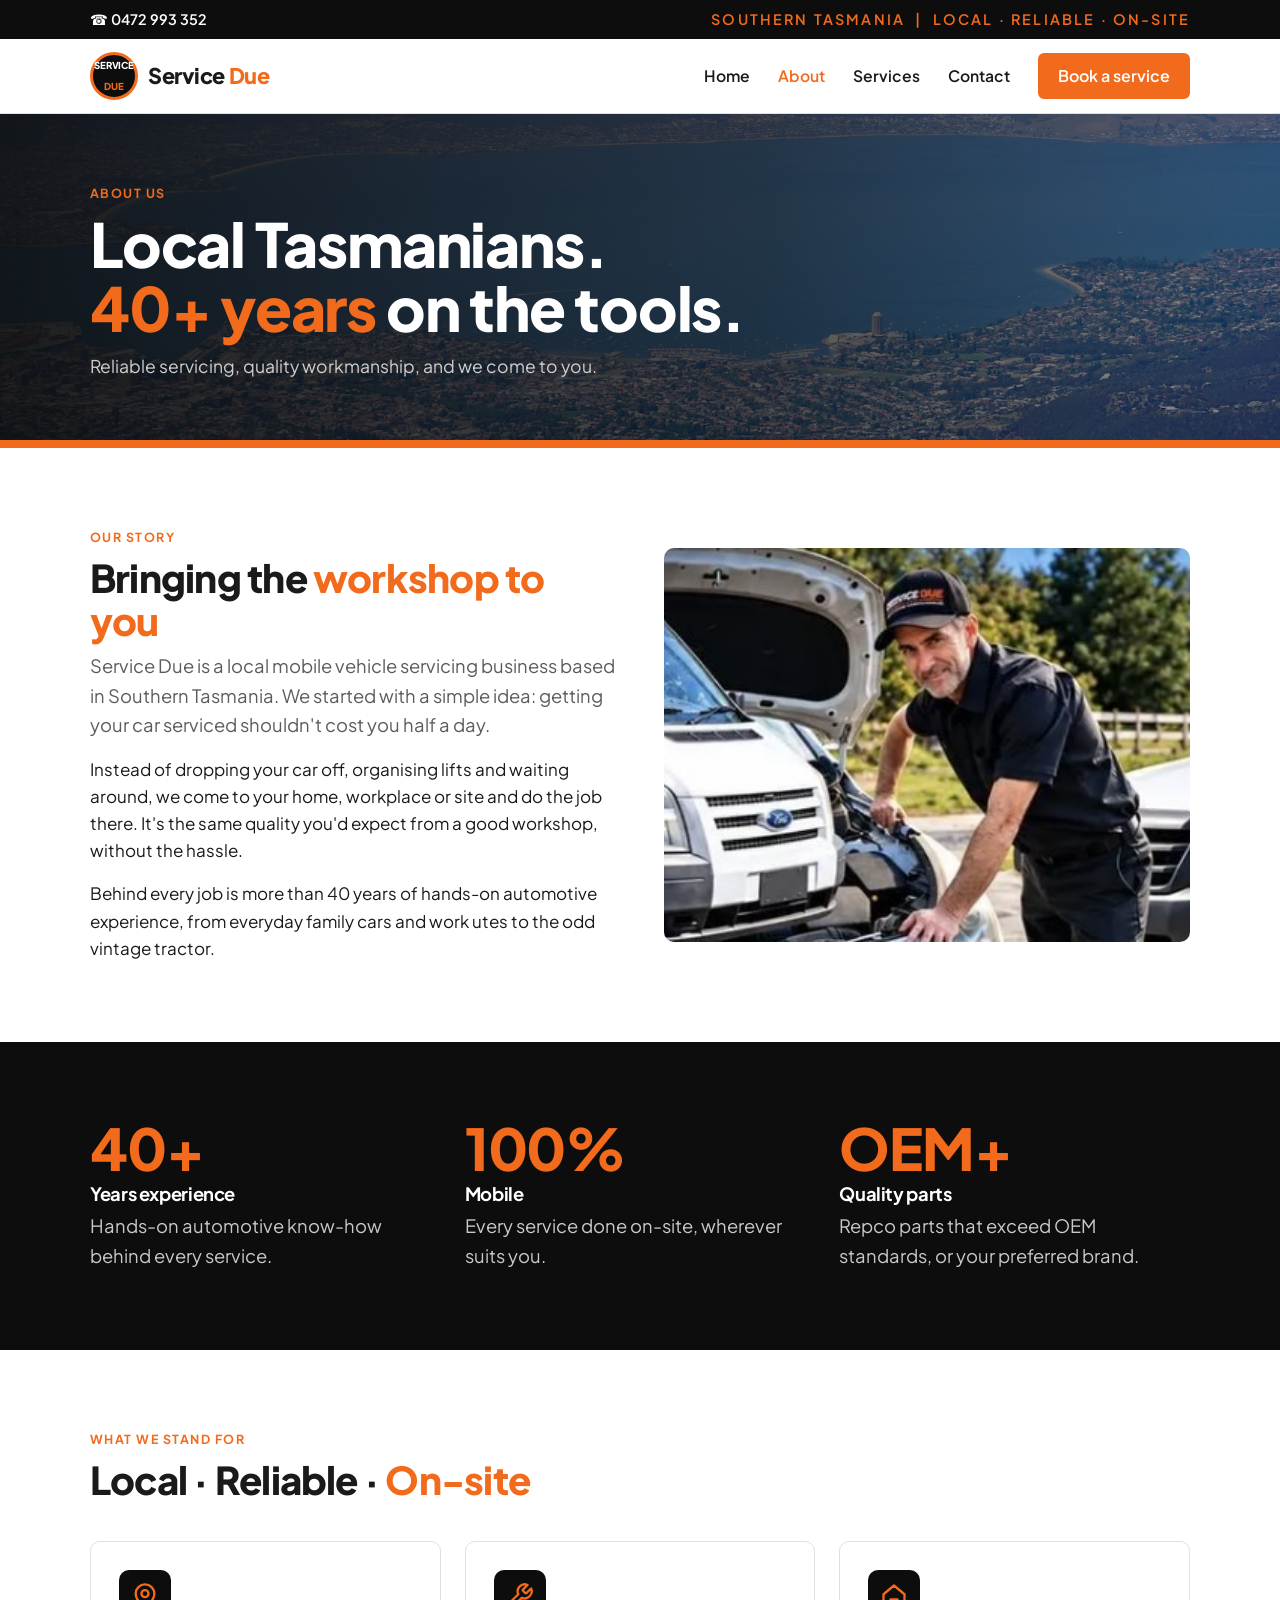
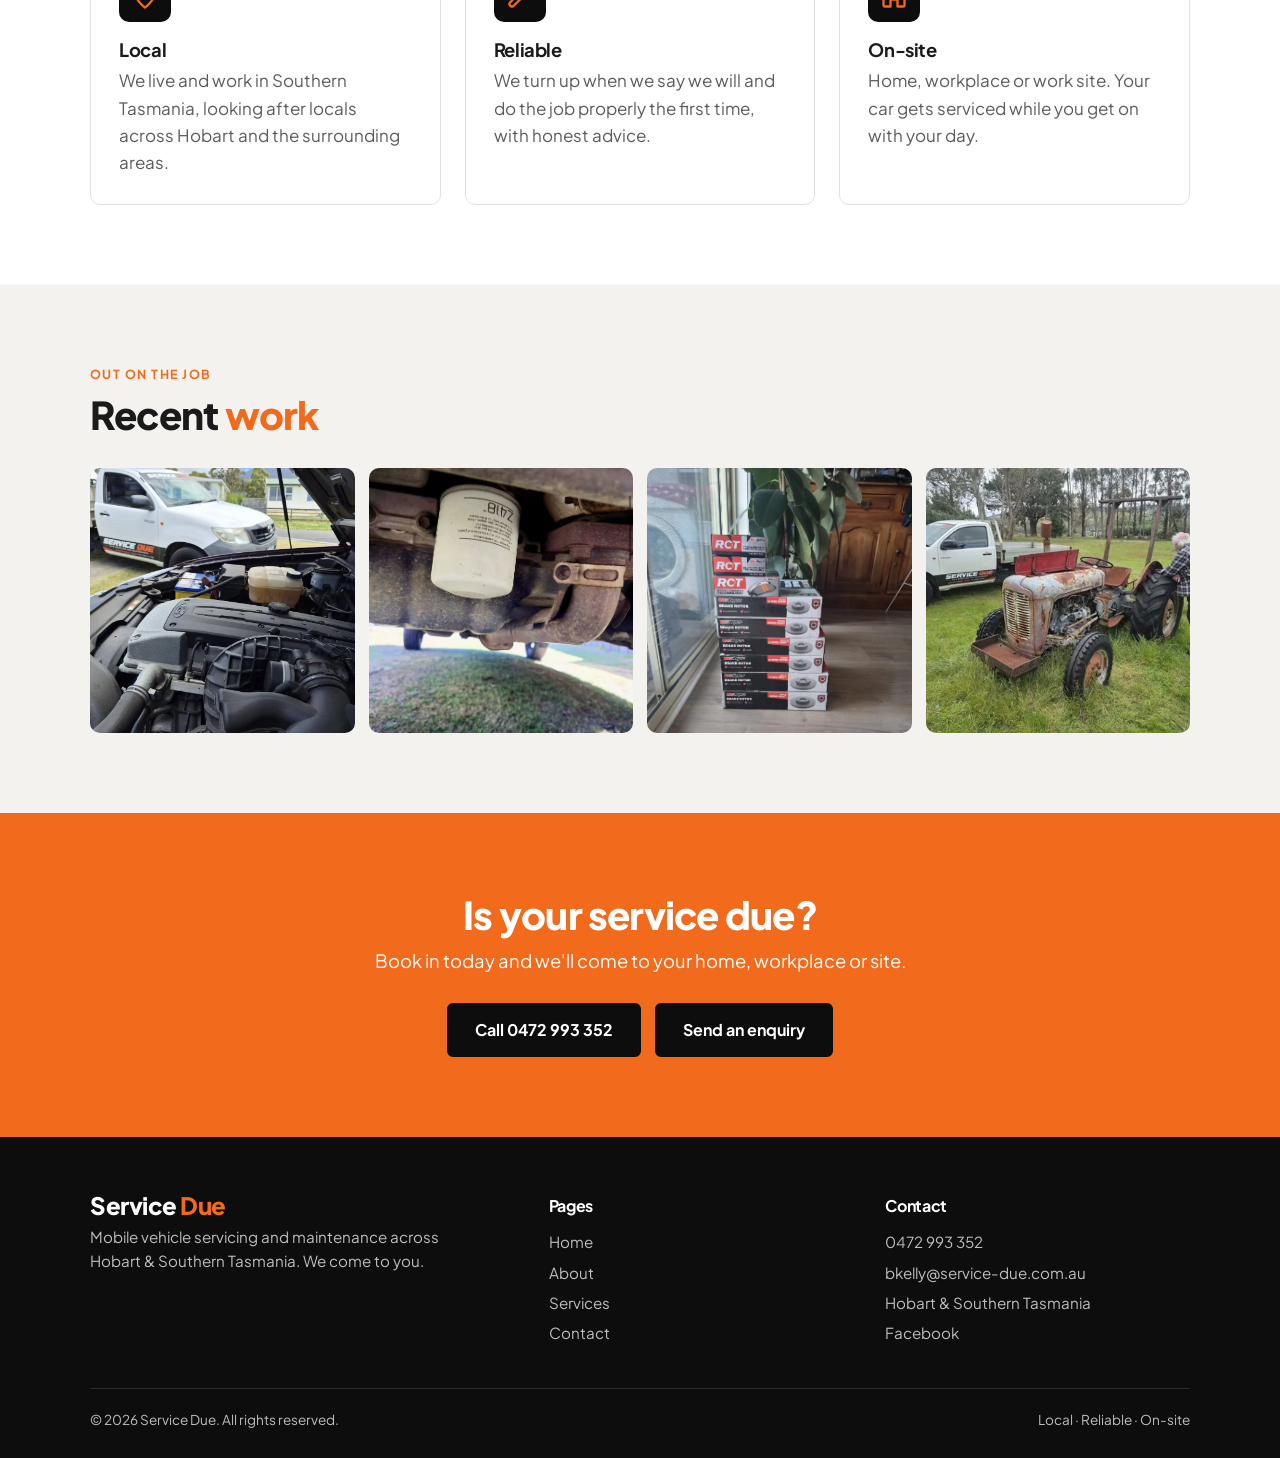
==== commit 79579fe2: "Add Unsplash photography, SEO/AI-search files, and expanded 10-page growth proposal Co-Authored-By: " ====
--- a/site/about.html
+++ b/site/about.html
@@ -5,6 +5,13 @@
 <meta name="viewport" content="width=device-width, initial-scale=1">
 <title>About Service Due | Local Mobile Mechanic, Southern Tasmania</title>
 <meta name="description" content="Service Due is a locally owned mobile vehicle servicing business in Hobart & Southern Tasmania, backed by 40+ years of hands-on automotive experience.">
+<link rel="canonical" href="https://service-due.com.au/about.html">
+<meta property="og:type" content="website">
+<meta property="og:title" content="About Service Due | Local Mobile Mechanic, Southern Tasmania">
+<meta property="og:description" content="Service Due is a locally owned mobile vehicle servicing business in Hobart & Southern Tasmania, backed by 40+ years of hands-on automotive experience.">
+<meta property="og:image" content="https://service-due.com.au/images/hero-team.jpg">
+<meta name="geo.region" content="AU-TAS">
+<meta name="geo.placename" content="Hobart">
 <link rel="preconnect" href="https://fonts.googleapis.com">
 <link rel="preconnect" href="https://fonts.gstatic.com" crossorigin>
 <link href="https://fonts.googleapis.com/css2?family=Plus+Jakarta+Sans:wght@400;500;600;700;800&display=swap" rel="stylesheet">
@@ -24,7 +31,7 @@
   <nav class="main" aria-label="Main"><ul><li><a href="index.html">Home</a></li><li><a href="about.html" aria-current="page">About</a></li><li><a href="services.html">Services</a></li><li><a href="contact.html">Contact</a></li><li><a class="btn" href="contact.html" style="padding:8px 18px;font-size:1rem;color:#fff">Book a service</a></li></ul></nav>
 </div></header>
 <main>
-<section class="page-hero"><div class="wrap">
+<section class="page-hero has-img" style="background-image:url(images/stock-hobart.jpg)"><div class="wrap">
   <span class="eyebrow">About us</span>
   <h1>Local Tasmanians.<br><span class="accent">40+ years</span> on the tools.</h1>
   <p>Reliable servicing, quality workmanship, and we come to you.</p>
--- a/site/styles.css
+++ b/site/styles.css
@@ -250,3 +250,16 @@
 footer.site h4 { font-size: 1rem; font-weight: 700; }
 .eyebrow { font-size: 0.78rem; font-weight: 700; letter-spacing: 0.12em; }
 .brand-mark { font-style: normal; font-size: 0.6rem; letter-spacing: -0.02em; }
+
+/* ---- Photo additions ---- */
+.img-card { padding: 0; overflow: hidden; display: flex; flex-direction: column; }
+.img-card img { width: 100%; aspect-ratio: 16/9; object-fit: cover; }
+.img-card .card-body { padding: 22px 24px 26px; position: relative; }
+.img-card .icon { margin-top: -48px; border: 3px solid var(--white); }
+.page-hero.has-img { background-size: cover; background-position: center; position: relative; }
+.page-hero.has-img::before { content: ""; position: absolute; inset: 0; background: linear-gradient(90deg, rgba(13,13,13,.92) 0%, rgba(13,13,13,.7) 60%, rgba(13,13,13,.45) 100%); }
+.page-hero.has-img .wrap { position: relative; }
+.photo-band { background-size: cover; background-position: center 60%; color: var(--white); position: relative; padding: 110px 0; }
+.photo-band::before { content: ""; position: absolute; inset: 0; background: linear-gradient(90deg, rgba(13,13,13,.85), rgba(13,13,13,.35)); }
+.photo-band .wrap { position: relative; }
+.photo-band p { max-width: 52ch; font-size: 1.1rem; color: #e6e6e6; margin-top: 8px; }
